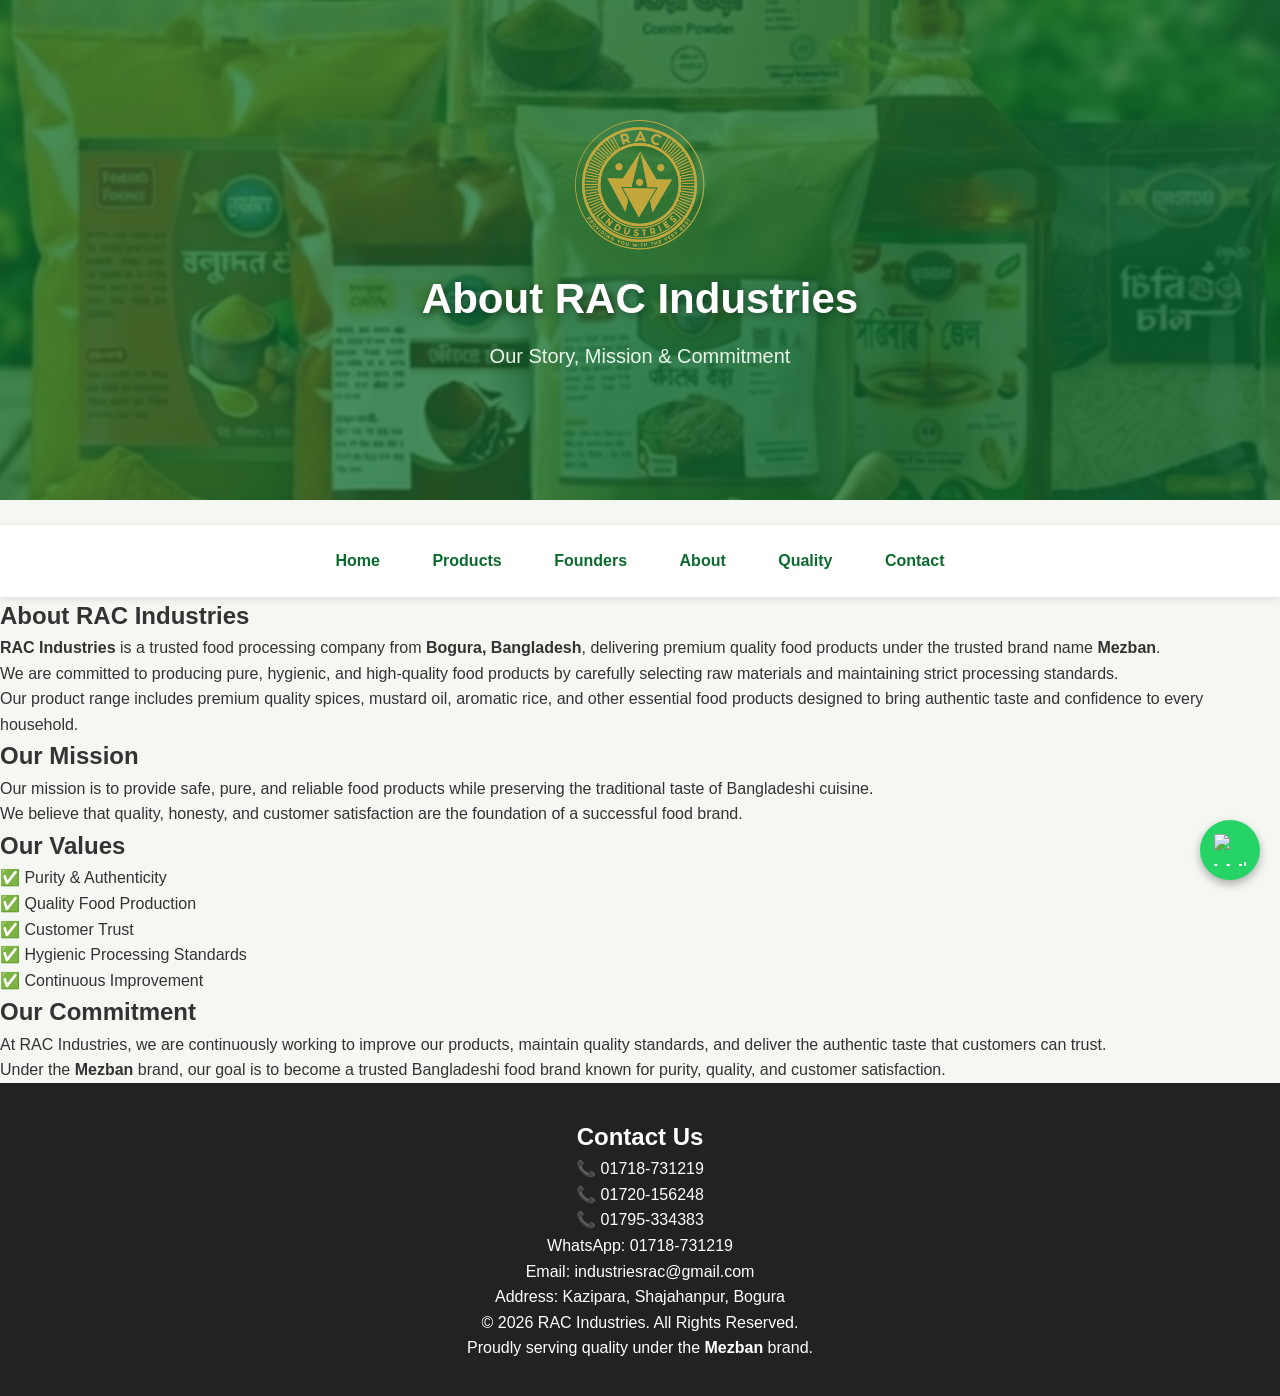
==== about.html @ 4cddd51c "Create about.html" ====
<!DOCTYPE html>
<html lang="en">

<head>

<meta charset="UTF-8">

<meta name="viewport" content="width=device-width, initial-scale=1.0">


<title>About RAC Industries | MEZBAN</title>


<meta name="description" content="Learn about RAC Industries, a trusted food processing company from Bogura, Bangladesh producing premium quality food products under MEZBAN brand.">


<link rel="icon" href="logo.png">


<link rel="stylesheet" href="style.css">


</head>



<body>




<header class="page-header">


<img src="logo.png" class="logo" alt="RAC Industries Logo">



<h1>
About RAC Industries
</h1>



<p class="subtitle">
Our Story, Mission & Commitment
</p>


</header>





<nav>


<a href="index.html">Home</a>

<a href="products.html">Products</a>

<a href="founders.html">Founders</a>

<a href="about.html">About</a>

<a href="quality.html">Quality</a>

<a href="contact.html">Contact</a>


</nav>







<section class="home-section">


<h2>
About RAC Industries
</h2>



<p>

<strong>RAC Industries</strong> is a trusted food processing company from
<strong>Bogura, Bangladesh</strong>, delivering premium quality food products
under the trusted brand name <strong>Mezban</strong>.

</p>



<p>

We are committed to producing pure, hygienic, and high-quality food products
by carefully selecting raw materials and maintaining strict processing standards.

</p>



<p>

Our product range includes premium quality spices, mustard oil, aromatic rice,
and other essential food products designed to bring authentic taste and
confidence to every household.

</p>



</section>





<section class="home-section">


<h2>
Our Mission
</h2>



<p>

Our mission is to provide safe, pure, and reliable food products while
preserving the traditional taste of Bangladeshi cuisine.

</p>



<p>

We believe that quality, honesty, and customer satisfaction are the foundation
of a successful food brand.

</p>



</section>

<section class="home-section">


<h2>
Our Values
</h2>


<ul class="why-list">


<li>✅ Purity & Authenticity</li>

<li>✅ Quality Food Production</li>

<li>✅ Customer Trust</li>

<li>✅ Hygienic Processing Standards</li>

<li>✅ Continuous Improvement</li>


</ul>


</section>





<section class="home-section">


<h2>
Our Commitment
</h2>


<p>

At RAC Industries, we are continuously working to improve our products,
maintain quality standards, and deliver the authentic taste that customers
can trust.

</p>


<p>

Under the <strong>Mezban</strong> brand, our goal is to become a trusted
Bangladeshi food brand known for purity, quality, and customer satisfaction.

</p>


</section>





<footer>


<h2>
Contact Us
</h2>


<p>
📞 01718-731219
</p>


<p>
📞 01720-156248
</p>


<p>
📞 01795-334383
</p>


<p>
WhatsApp: 01718-731219
</p>


<p>
Email: industriesrac@gmail.com
</p>


<p>
Address: Kazipara, Shajahanpur, Bogura
</p>


<p>
© 2026 RAC Industries. All Rights Reserved.
</p>


<p>
Proudly serving quality under the
<strong>Mezban</strong> brand.
</p>


</footer>





<a href="https://wa.me/8801718731219"
class="whatsapp"
target="_blank"
aria-label="Chat on WhatsApp">


<img src="https://upload.wikimedia.org/wikipedia/commons/6/6b/WhatsApp.svg"
alt="WhatsApp">


</a>




</body>

</html>
---- style.css ----
*{
  margin:0;
  padding:0;
  box-sizing:border-box;
}

body{
  font-family:Arial, sans-serif;
  background:#f4f7f2;
  color:#333;
  line-height:1.6;
}


/* =====================
   HERO SECTION
===================== */

header,
.hero{

  background:
  linear-gradient(
  rgba(11,107,47,.75),
  rgba(11,107,47,.75)
  ),
  url("hero.png") center/cover no-repeat;

  min-height:520px;

  display:flex;
  flex-direction:column;
  justify-content:center;
  align-items:center;

  text-align:center;
  color:white;

  padding:50px 20px;
}


.logo{

  width:130px;
  height:130px;

  object-fit:cover;

  border-radius:50%;

  margin-bottom:20px;

  display:block;
}



h1{

  font-size:42px;

  text-shadow:
  2px 2px 8px rgba(0,0,0,.4);

}



.subtitle{

  font-size:21px;

  color:#e8f5e9;

  margin:8px 0;

}



header h2{

  font-size:40px;

  color:#ffd54f;

  letter-spacing:4px;

  margin:15px 0;

}



.hero-text{

  max-width:700px;

  margin:20px auto;

  font-size:18px;

  line-height:1.8;

  color:#f5f5f5;

  text-shadow:
  1px 1px 6px rgba(0,0,0,.5);

}



/* =====================
 BUTTONS
===================== */


.hero-buttons{

  margin-top:25px;

}



.btn{

  display:inline-block;

  padding:12px 25px;

  margin:5px;

  border-radius:30px;

  background:#ffd54f;

  color:#0b6b2f;

  text-decoration:none;

  font-weight:bold;

  transition:.3s;

}



.btn:hover{

  transform:translateY(-3px);

}



.btn-outline{

  background:white;

  color:#0b6b2f;

}




/* =====================
 NAVIGATION
===================== */


nav{

  position:sticky;

  top:0;

  z-index:1000;

  background:white;

  text-align:center;

  padding:15px;

  box-shadow:
  0 2px 8px rgba(0,0,0,.1);

}



nav a{

  display:inline-block;

  color:#0b6b2f;

  text-decoration:none;

  font-weight:bold;

  margin:0 12px;

  padding:8px 12px;

  border-radius:20px;

  transition:.3s;

}



nav a:hover{

  background:#ffd54f;

}



/* =====================
 PRODUCTS
===================== */


.products{

  display:flex;

  flex-wrap:wrap;

  justify-content:center;

  gap:25px;

  padding:50px 20px;

}



.card{

  width:300px;

  background:white;

  border-radius:15px;

  overflow:hidden;

  box-shadow:
  0 5px 15px rgba(0,0,0,.12);

  transition:.3s;

}



.card:hover{

  transform:translateY(-8px);

  box-shadow:
  0 12px 25px rgba(0,0,0,.2);

}



.card img{

  width:100%;

  height:220px;

  object-fit:cover;

}



.card h2{

  padding:15px;

  color:#0b6b2f;

}



.card p{

  padding:0 15px;

  color:#555;

  font-size:15px;

  line-height:1.7;

}



/* Order Button */


.order-btn{

  display:inline-block;

  margin:15px;

  padding:10px 22px;

  background:#25D366;

  color:white;

  text-decoration:none;

  border-radius:25px;

  font-weight:bold;

  transition:.3s;

}



.order-btn:hover{

  background:#128C7E;

  transform:translateY(-3px);

}



/* =====================
 ABOUT / FOUNDERS / QUALITY
===================== */


#about,
#founders,
#why-us,
#quality{

  max-width:1000px;

  margin:40px auto;

  padding:40px;

  background:white;

  border-radius:15px;

  text-align:center;

  box-shadow:
  0 8px 20px rgba(0,0,0,.08);

}



#about h2,
#founders h2,
#why-us h2,
#quality h2{

  color:#0b6b2f;

  margin-bottom:20px;

}



#about p,
#founders p,
#quality p{

  color:#555;

  font-size:17px;

  line-height:1.8;

}



/* Founder Image */


.founders-image{

  width:100%;

  max-width:700px;

  border-radius:15px;

  margin-bottom:25px;

}



/* Why Us */


#why-us ul{

  list-style:none;

}



#why-us li{

  padding:10px;

  font-size:17px;

}




/* =====================
 FOOTER
===================== */


footer{

  background:#222;

  color:white;

  text-align:center;

  padding:35px 20px;

}




/* =====================
 WHATSAPP FLOAT
===================== */


.whatsapp{

  position:fixed;

  right:20px;

  bottom:20px;

  width:60px;

  height:60px;

  background:#25D366;

  border-radius:50%;

  display:flex;

  justify-content:center;

  align-items:center;

  box-shadow:
  0 4px 10px rgba(0,0,0,.3);

  z-index:9999;

}



.whatsapp img{

  width:32px;

  height:32px;

}




/* =====================
 MOBILE RESPONSIVE
===================== */


@media(max-width:768px){


header,
.hero{

  min-height:450px;

  padding:35px 15px;

}


h1{

  font-size:30px;

}


header h2{

  font-size:32px;

}


.hero-text{

  font-size:15px;

}


nav a{

  display:block;

  margin:8px 0;

}


.products{

  padding:25px 10px;

}


.card{

  width:95%;

}


#about,
#founders,
#why-us,
#quality{

  margin:20px 10px;

  padding:25px 15px;

}


footer{

  padding:25px 15px;

}


}
#about h2,
#why-us h2,
#quality h2 {
  color: #0b6b2f;
  margin-bottom: 20px;
}

#about p,
#quality p {
  line-height: 1.8;
  font-size: 17px;
  color: #555;
}

#why-us ul {
  list-style: none;
  padding: 0;
}

#why-us li {
  padding: 10px 0;
  font-size: 17px;
}
.whatsapp {
  position: fixed;
  bottom: 20px;
  right: 20px;
  width: 60px;
  height: 60px;
  background: #25D366;
  color: white;
  border-radius: 50%;
  display: flex;
  justify-content: center;
  align-items: center;
  font-size: 30px;
  text-decoration: none;
  box-shadow: 0 4px 10px rgba(0,0,0,.3);
  z-index: 9999;
}

.whatsapp:hover {
  transform: scale(1.1);
}
.whatsapp img{
  width:32px;
  height:32px;
}
.subtitle{
  color:#e8f5e9;
  font-size:20px;
  margin:8px 0;
}

header h2{
  font-size:38px;
  color:#ffd54f;
  letter-spacing:3px;
  margin:15px 0 10px;
}

.tagline{
  font-size:18px;
  color:#ffffff;
  font-style:italic;
}
.order-btn{
  display:inline-block;
  margin:15px 0 20px;
  padding:10px 22px;
  background:#0b6b2f;
  color:white;
  text-decoration:none;
  border-radius:25px;
  font-weight:bold;
  transition:.3s;
}

.order-btn:hover{
  background:#084d22;
}
nav{
  margin-top:25px;
  position:sticky;
  top:0;
  z-index:1000;
  padding:10px;
}

nav a{
  display:inline-block;
  color:#fff;
  text-decoration:none;
  margin:0 12px;
  font-weight:bold;
  padding:8px 12px;
  border-radius:20px;
  transition:.3s;
}

nav a:hover{
  background:#ffd54f;
  color:#0b6b2f;
}
@media (max-width:768px){

  header{
    padding:35px 15px;
  }

  header h1{
    font-size:28px;
  }

  header h2{
    font-size:30px;
  }

  .hero-text{
    font-size:15px;
    padding:0 10px;
  }

  nav a{
    display:block;
    margin:8px 0;
  }

  .products{
    padding:20px 10px;
  }

  .card{
    width:95%;
  }

  #about,
  #why-us,
  #quality{
    margin:20px 10px;
    padding:25px 15px;
  }

  footer{
    padding:25px 15px;
  }

}
.hero-text{
  max-width:600px;
  margin:20px auto;
  font-size:17px;
  line-height:1.7;
  color:#f1f1f1;
}
nav a{
  color:#0b6b2f !important;
  font-weight:bold;
}

nav{
  background:#ffffff !important;
  text-align:center;
  padding:15px;
}
nav {
  background: #ffffff !important;
  text-align: center;
  padding: 15px;
  box-shadow: 0 2px 8px rgba(0,0,0,0.1);
}

nav a {
  color: #0b6b2f !important;
}
.hero-text{
  max-width:600px;
  margin:20px auto;
  font-size:18px;
  line-height:1.8;
  color:#f5f5f5;
}

.hero-buttons{
  margin-top:25px;
}

.btn{
  display:inline-block;
  padding:12px 25px;
  margin:5px;
  border-radius:30px;
  background:#ffd54f;
  color:#0b6b2f;
  text-decoration:none;
  font-weight:bold;
  transition:.3s;
}

.btn:hover{
  transform:translateY(-3px);
}

.btn-outline{
  background:white;
  color:#0b6b2f;
}
.card p{
  padding:0 15px;
  color:#555;
  line-height:1.6;
  font-size:15px;
}

.order-btn{
  display:inline-block;
  margin:15px;
  padding:10px 20px;
  background:#25D366;
  color:white;
  text-decoration:none;
  border-radius:25px;
  font-weight:bold;
  transition:.3s;
}

.order-btn:hover{
  background:#128C7E;
  transform:translateY(-3px);
}
header{
  min-height: 500px;
  display: flex;
  flex-direction: column;
  justify-content: center;
}

h1{
  font-size: 42px;
  text-shadow: 2px 2px 8px rgba(0,0,0,.4);
}

.subtitle{
  font-size: 20px;
}

.hero-text{
  max-width: 700px;
  margin: 20px auto;
  text-shadow: 1px 1px 6px rgba(0,0,0,.5);
}
header{
  align-items: center;
}

.logo{
  display: block;
  margin: 0 auto 15px;
}
header .logo{
  display: block !important;
  margin: 0 auto 15px !important;
  float: none !important;
}

header{
  align-items: center !important;
}
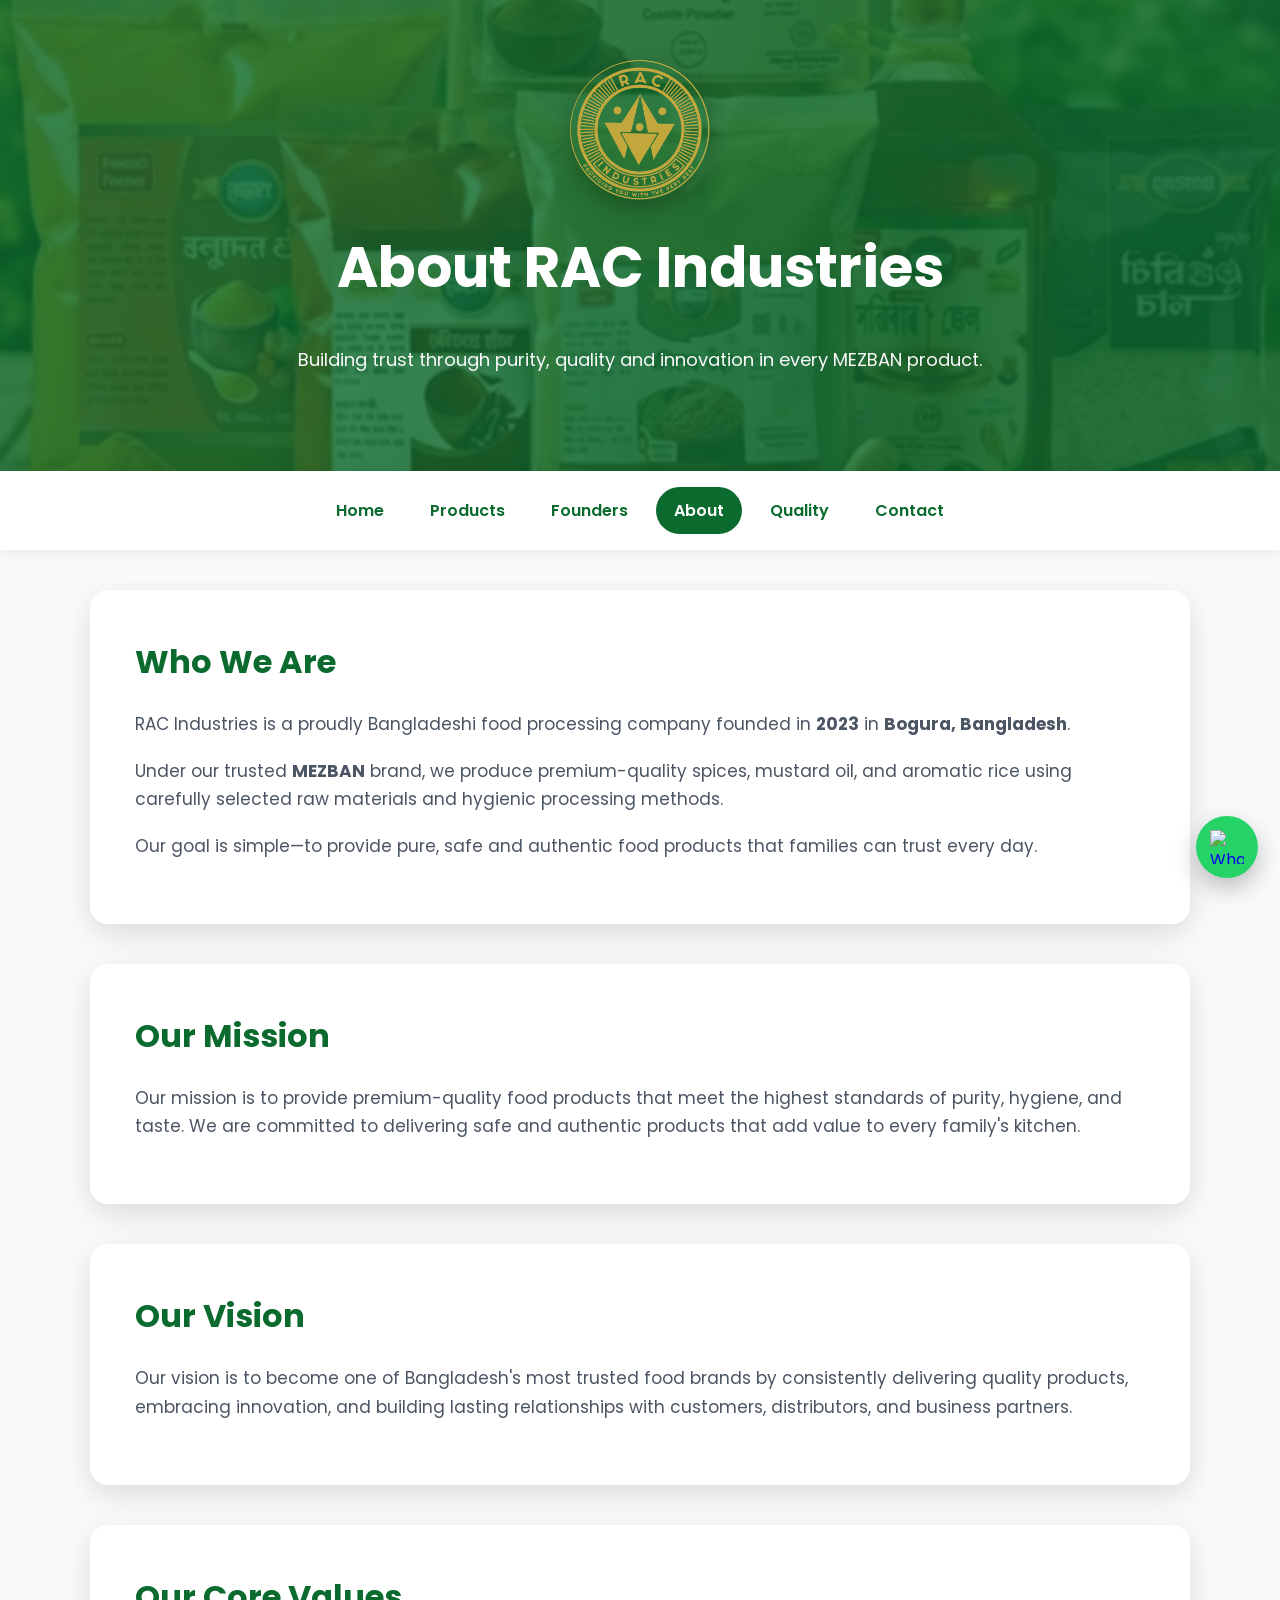
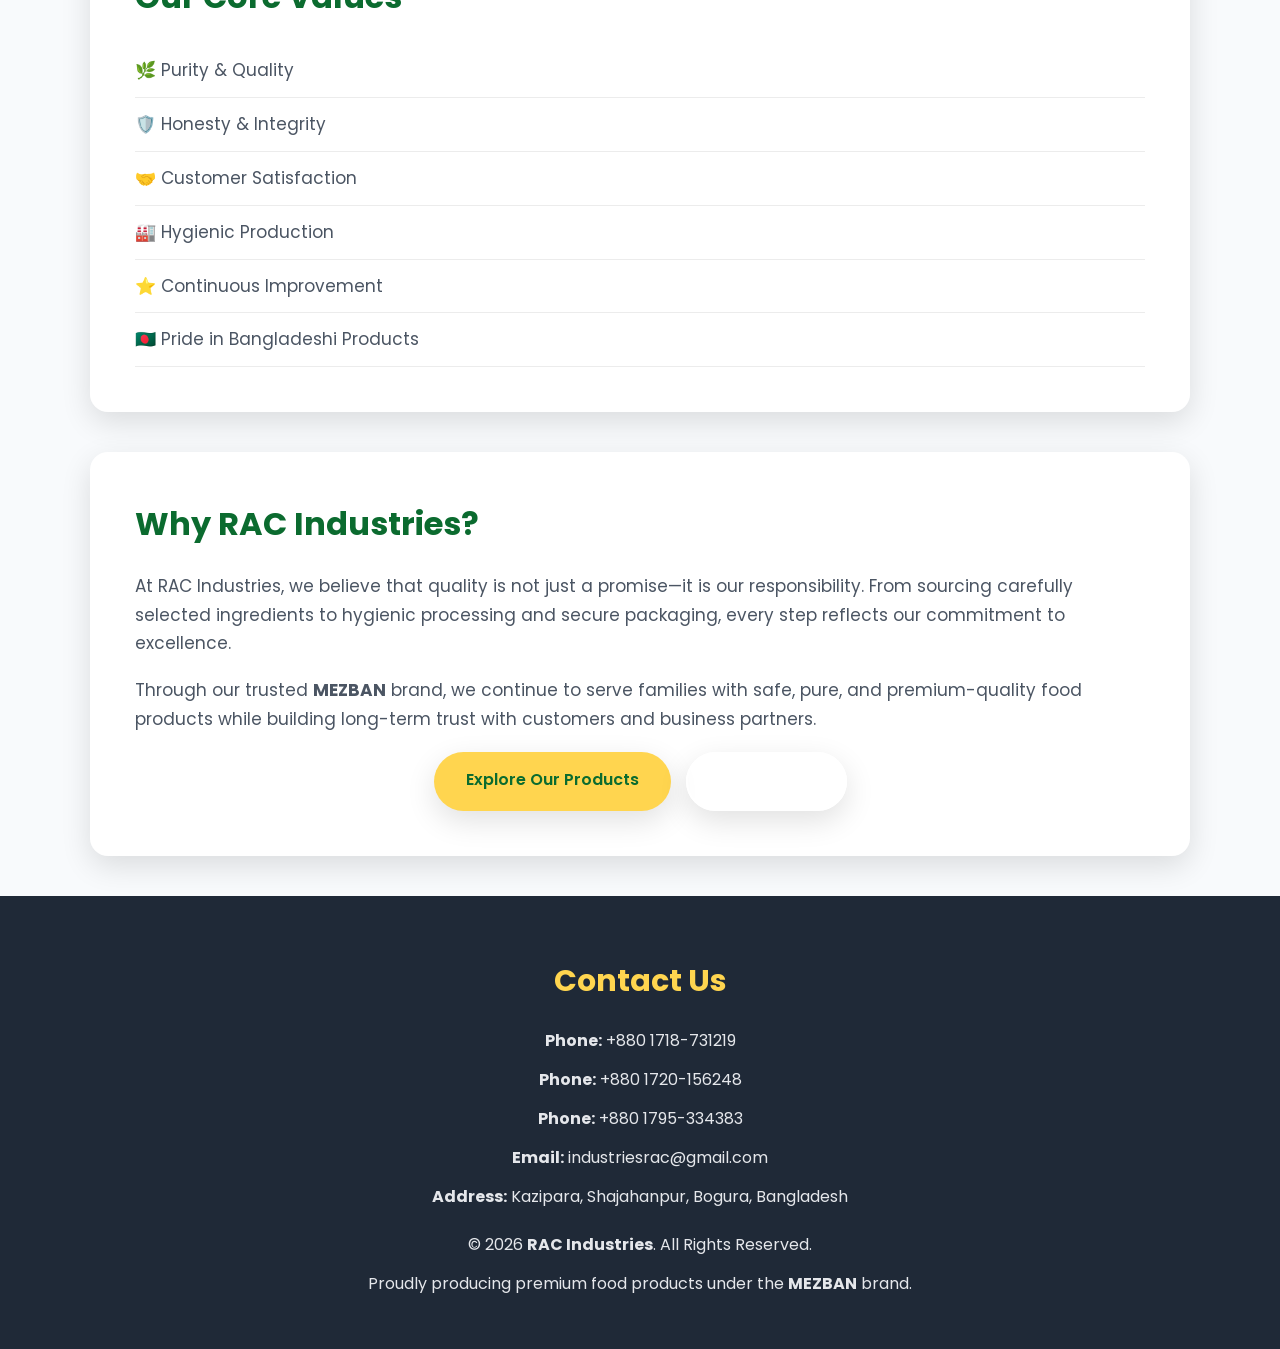
==== commit a4a35e30: "Update about.html" ====
--- a/about.html
+++ b/about.html
@@ -4,267 +4,186 @@
 <head>
 
 <meta charset="UTF-8">
-
 <meta name="viewport" content="width=device-width, initial-scale=1.0">
 
-
-<title>About RAC Industries | MEZBAN</title>
-
-
-<meta name="description" content="Learn about RAC Industries, a trusted food processing company from Bogura, Bangladesh producing premium quality food products under MEZBAN brand.">
-
+<title>About Us | RAC Industries</title>
+
+<meta name="description" content="Learn about RAC Industries, our journey, mission, vision and commitment to delivering premium quality food products under the MEZBAN brand.">
+
+<meta name="keywords" content="About RAC Industries, MEZBAN, Food Processing Company Bangladesh">
+
+<meta name="author" content="RAC Industries">
+
+<meta name="theme-color" content="#0b6b2f">
 
 <link rel="icon" href="logo.png">
 
-
 <link rel="stylesheet" href="style.css">
 
-
 </head>
 
-
-
 <body>
 
-
-
-
 <header class="page-header">
 
-
-<img src="logo.png" class="logo" alt="RAC Industries Logo">
-
-
-
-<h1>
-About RAC Industries
-</h1>
-
-
-
-<p class="subtitle">
-Our Story, Mission & Commitment
-</p>
-
+<img src="logo.png" alt="RAC Industries Logo" class="logo">
+
+<h1>About RAC Industries</h1>
+
+<p class="hero-text">
+
+Building trust through purity, quality and innovation in every MEZBAN product.
+
+</p>
 
 </header>
 
-
-
-
-
 <nav>
 
-
 <a href="index.html">Home</a>
-
 <a href="products.html">Products</a>
-
 <a href="founders.html">Founders</a>
-
-<a href="about.html">About</a>
-
+<a href="about.html" class="active">About</a>
 <a href="quality.html">Quality</a>
-
 <a href="contact.html">Contact</a>
 
-
 </nav>
 
-
-
-
-
-
-
-<section class="home-section">
-
-
-<h2>
-About RAC Industries
-</h2>
-
-
-
-<p>
-
-<strong>RAC Industries</strong> is a trusted food processing company from
-<strong>Bogura, Bangladesh</strong>, delivering premium quality food products
-under the trusted brand name <strong>Mezban</strong>.
-
-</p>
-
-
-
-<p>
-
-We are committed to producing pure, hygienic, and high-quality food products
-by carefully selecting raw materials and maintaining strict processing standards.
-
-</p>
-
-
-
-<p>
-
-Our product range includes premium quality spices, mustard oil, aromatic rice,
-and other essential food products designed to bring authentic taste and
-confidence to every household.
-
-</p>
-
-
-
-</section>
-
-
-
-
-
-<section class="home-section">
-
-
-<h2>
-Our Mission
-</h2>
-
-
-
-<p>
-
-Our mission is to provide safe, pure, and reliable food products while
-preserving the traditional taste of Bangladeshi cuisine.
-
-</p>
-
-
-
-<p>
-
-We believe that quality, honesty, and customer satisfaction are the foundation
-of a successful food brand.
-
-</p>
-
-
-
-</section>
-
-<section class="home-section">
-
-
-<h2>
-Our Values
-</h2>
-
+<section class="home-section">
+
+<h2>Who We Are</h2>
+
+<p>
+
+RAC Industries is a proudly Bangladeshi food processing company founded in
+<strong>2023</strong> in <strong>Bogura, Bangladesh</strong>.
+
+</p>
+
+<p>
+
+Under our trusted <strong>MEZBAN</strong> brand, we produce premium-quality spices,
+mustard oil, and aromatic rice using carefully selected raw materials and
+hygienic processing methods.
+
+</p>
+
+<p>
+
+Our goal is simple—to provide pure, safe and authentic food products that
+families can trust every day.
+
+</p>
+
+</section>
+<section class="home-section">
+
+<h2>Our Mission</h2>
+
+<p>
+
+Our mission is to provide premium-quality food products that meet the highest
+standards of purity, hygiene, and taste. We are committed to delivering safe
+and authentic products that add value to every family's kitchen.
+
+</p>
+
+</section>
+
+
+<section class="home-section">
+
+<h2>Our Vision</h2>
+
+<p>
+
+Our vision is to become one of Bangladesh's most trusted food brands by
+consistently delivering quality products, embracing innovation, and building
+lasting relationships with customers, distributors, and business partners.
+
+</p>
+
+</section>
+
+
+<section class="home-section">
+
+<h2>Our Core Values</h2>
 
 <ul class="why-list">
 
-
-<li>✅ Purity & Authenticity</li>
-
-<li>✅ Quality Food Production</li>
-
-<li>✅ Customer Trust</li>
-
-<li>✅ Hygienic Processing Standards</li>
-
-<li>✅ Continuous Improvement</li>
-
+<li>🌿 Purity & Quality</li>
+
+<li>🛡️ Honesty & Integrity</li>
+
+<li>🤝 Customer Satisfaction</li>
+
+<li>🏭 Hygienic Production</li>
+
+<li>⭐ Continuous Improvement</li>
+
+<li>🇧🇩 Pride in Bangladeshi Products</li>
 
 </ul>
 
-
-</section>
-
-
-
-
-
-<section class="home-section">
-
-
-<h2>
-Our Commitment
-</h2>
-
-
-<p>
-
-At RAC Industries, we are continuously working to improve our products,
-maintain quality standards, and deliver the authentic taste that customers
-can trust.
-
-</p>
-
-
-<p>
-
-Under the <strong>Mezban</strong> brand, our goal is to become a trusted
-Bangladeshi food brand known for purity, quality, and customer satisfaction.
-
-</p>
-
-
-</section>
-
-
-
+</section>
+<section class="home-section">
+
+<h2>Why RAC Industries?</h2>
+
+<p>
+
+At RAC Industries, we believe that quality is not just a promise—it is our responsibility.
+From sourcing carefully selected ingredients to hygienic processing and secure packaging,
+every step reflects our commitment to excellence.
+
+</p>
+
+<p>
+
+Through our trusted <strong>MEZBAN</strong> brand, we continue to serve families with
+safe, pure, and premium-quality food products while building long-term trust with
+customers and business partners.
+
+</p>
+
+<div class="hero-buttons">
+
+<a href="products.html" class="btn">
+Explore Our Products
+</a>
+
+<a href="contact.html" class="btn btn-outline">
+Contact Us
+</a>
+
+</div>
+
+</section>
 
 
 <footer>
 
-
-<h2>
-Contact Us
-</h2>
-
-
-<p>
-📞 01718-731219
-</p>
-
-
-<p>
-📞 01720-156248
-</p>
-
-
-<p>
-📞 01795-334383
-</p>
-
-
-<p>
-WhatsApp: 01718-731219
-</p>
-
-
-<p>
-Email: industriesrac@gmail.com
-</p>
-
-
-<p>
-Address: Kazipara, Shajahanpur, Bogura
-</p>
-
-
-<p>
-© 2026 RAC Industries. All Rights Reserved.
-</p>
-
-
-<p>
-Proudly serving quality under the
-<strong>Mezban</strong> brand.
-</p>
-
+<h2>Contact Us</h2>
+
+<p><strong>Phone:</strong> +880 1718-731219</p>
+<p><strong>Phone:</strong> +880 1720-156248</p>
+<p><strong>Phone:</strong> +880 1795-334383</p>
+
+<p><strong>Email:</strong> industriesrac@gmail.com</p>
+
+<p><strong>Address:</strong> Kazipara, Shajahanpur, Bogura, Bangladesh</p>
+
+<p style="margin-top:20px;">
+© 2026 <strong>RAC Industries</strong>. All Rights Reserved.
+</p>
+
+<p>
+Proudly producing premium food products under the
+<strong>MEZBAN</strong> brand.
+</p>
 
 </footer>
-
-
-
 
 
 <a href="https://wa.me/8801718731219"
@@ -272,16 +191,10 @@
 target="_blank"
 aria-label="Chat on WhatsApp">
 
-
 <img src="https://upload.wikimedia.org/wikipedia/commons/6/6b/WhatsApp.svg"
 alt="WhatsApp">
 
-
 </a>
 
-
-
-
 </body>
-
 </html>
--- a/style.css
+++ b/style.css
@@ -1,862 +1,517 @@
+/* =========================
+   RAC Industries v2.0
+   Part 1 - Global Styles
+========================= */
+
+@import url('https://fonts.googleapis.com/css2?family=Poppins:wght@300;400;500;600;700;800&display=swap');
+
+:root{
+  --primary:#0b6b2f;
+  --secondary:#ffd54f;
+  --accent:#25D366;
+  --dark:#1f2937;
+  --light:#f8fafc;
+  --white:#ffffff;
+  --text:#4b5563;
+  --shadow:0 10px 30px rgba(0,0,0,.12);
+  --radius:18px;
+  --transition:.35s ease;
+}
+
 *{
   margin:0;
   padding:0;
   box-sizing:border-box;
 }
 
+html{
+  scroll-behavior:smooth;
+}
+
 body{
-  font-family:Arial, sans-serif;
-  background:#f4f7f2;
-  color:#333;
-  line-height:1.6;
-}
-
-
-/* =====================
-   HERO SECTION
-===================== */
-
-header,
-.hero{
-
+  font-family:'Poppins',sans-serif;
+  background:var(--light);
+  color:var(--text);
+  line-height:1.7;
+}
+
+img{
+  max-width:100%;
+  display:block;
+}
+
+a{
+  text-decoration:none;
+}
+
+section{
+  padding:80px 20px;
+}
+
+.container{
+  width:min(1200px,92%);
+  margin:auto;
+}
+
+/* =========================
+   HEADER
+========================= */
+
+header{
+  min-height:100vh;
   background:
-  linear-gradient(
-  rgba(11,107,47,.75),
-  rgba(11,107,47,.75)
-  ),
+  linear-gradient(rgba(11,107,47,.72),rgba(11,107,47,.72)),
   url("hero.png") center/cover no-repeat;
-
-  min-height:520px;
 
   display:flex;
   flex-direction:column;
   justify-content:center;
   align-items:center;
-
   text-align:center;
-  color:white;
-
-  padding:50px 20px;
-}
-
+  color:#fff;
+  padding:40px 20px;
+}
 
 .logo{
-
-  width:130px;
-  height:130px;
-
+  width:140px;
+  border-radius:50%;
+  margin-bottom:20px;
+  box-shadow:0 8px 25px rgba(0,0,0,.25);
+}
+
+header h1{
+  font-size:56px;
+  font-weight:700;
+  margin-bottom:10px;
+}
+
+.subtitle{
+  font-size:20px;
+  color:#f5f5f5;
+}
+
+header h2{
+  color:var(--secondary);
+  font-size:42px;
+  letter-spacing:4px;
+  margin:18px 0;
+}
+
+.hero-text{
+  max-width:760px;
+  font-size:18px;
+  margin:20px auto 35px;
+  color:#f8f8f8;
+}
+
+/* =========================
+   BUTTONS
+========================= */
+
+.hero-buttons{
+  display:flex;
+  gap:15px;
+  flex-wrap:wrap;
+  justify-content:center;
+}
+
+.btn{
+  display:inline-block;
+  padding:14px 32px;
+  border-radius:50px;
+  background:var(--secondary);
+  color:var(--primary);
+  font-weight:600;
+  transition:var(--transition);
+  box-shadow:var(--shadow);
+}
+
+.btn:hover{
+  transform:translateY(-4px);
+}
+
+.btn-outline{
+  background:transparent;
+  border:2px solid #fff;
+  color:#fff;
+}
+
+.btn-outline:hover{
+  background:#fff;
+  color:var(--primary);
+}
+/* =========================
+   NAVIGATION
+========================= */
+
+nav{
+  position:sticky;
+  top:0;
+  z-index:999;
+  background:#ffffff;
+  display:flex;
+  justify-content:center;
+  align-items:center;
+  flex-wrap:wrap;
+  gap:10px;
+  padding:16px 20px;
+  box-shadow:0 2px 15px rgba(0,0,0,.08);
+}
+
+nav a{
+  color:var(--primary);
+  font-weight:600;
+  padding:10px 18px;
+  border-radius:30px;
+  transition:var(--transition);
+}
+
+nav a:hover,
+nav a.active{
+  background:var(--primary);
+  color:#fff;
+}
+
+
+/* =========================
+   PAGE HEADER
+========================= */
+
+.page-header{
+  min-height:320px;
+  background:
+  linear-gradient(rgba(11,107,47,.82),rgba(11,107,47,.82)),
+  url("hero.png") center/cover no-repeat;
+
+  display:flex;
+  flex-direction:column;
+  justify-content:center;
+  align-items:center;
+  text-align:center;
+  color:#fff;
+  padding:60px 20px;
+}
+
+
+/* =========================
+   CONTENT SECTIONS
+========================= */
+
+.home-section{
+  max-width:1100px;
+  margin:40px auto;
+  background:#fff;
+  padding:45px;
+  border-radius:var(--radius);
+  box-shadow:var(--shadow);
+}
+
+.home-section h2{
+  color:var(--primary);
+  font-size:32px;
+  margin-bottom:20px;
+}
+
+.home-section p{
+  margin-bottom:18px;
+  font-size:17px;
+}
+
+
+/* =========================
+   FEATURE LIST
+========================= */
+
+.why-list{
+  list-style:none;
+  margin-top:20px;
+}
+
+.why-list li{
+  padding:12px 0;
+  font-size:17px;
+  border-bottom:1px solid #ececec;
+}
+
+
+/* =========================
+   PRODUCT SECTION
+========================= */
+
+.products{
+  max-width:1250px;
+  margin:auto;
+  display:grid;
+  grid-template-columns:repeat(auto-fit,minmax(280px,1fr));
+  gap:30px;
+  padding:70px 20px;
+}
+
+
+/* =========================
+   PRODUCT CARD
+========================= */
+
+.card{
+  background:#fff;
+  border-radius:20px;
+  overflow:hidden;
+  box-shadow:var(--shadow);
+  transition:var(--transition);
+}
+
+.card:hover{
+  transform:translateY(-10px);
+}
+
+.card img{
+  width:100%;
+  height:260px;
   object-fit:cover;
-
-  border-radius:50%;
-
-  margin-bottom:20px;
-
-  display:block;
-}
-
-
-
-h1{
-
-  font-size:42px;
-
-  text-shadow:
-  2px 2px 8px rgba(0,0,0,.4);
-
-}
-
-
-
-.subtitle{
-
-  font-size:21px;
-
-  color:#e8f5e9;
-
-  margin:8px 0;
-
-}
-
-
-
-header h2{
-
-  font-size:40px;
-
-  color:#ffd54f;
-
-  letter-spacing:4px;
-
-  margin:15px 0;
-
-}
-
-
-
-.hero-text{
-
-  max-width:700px;
-
-  margin:20px auto;
-
-  font-size:18px;
-
-  line-height:1.8;
-
-  color:#f5f5f5;
-
-  text-shadow:
-  1px 1px 6px rgba(0,0,0,.5);
-
-}
-
-
-
-/* =====================
- BUTTONS
-===================== */
-
-
-.hero-buttons{
-
-  margin-top:25px;
-
-}
-
-
-
-.btn{
-
-  display:inline-block;
-
-  padding:12px 25px;
-
-  margin:5px;
-
-  border-radius:30px;
-
-  background:#ffd54f;
-
-  color:#0b6b2f;
-
-  text-decoration:none;
-
-  font-weight:bold;
-
-  transition:.3s;
-
-}
-
-
-
-.btn:hover{
-
-  transform:translateY(-3px);
-
-}
-
-
-
-.btn-outline{
-
-  background:white;
-
-  color:#0b6b2f;
-
-}
-
-
-
-
-/* =====================
- NAVIGATION
-===================== */
-
-
-nav{
-
-  position:sticky;
-
-  top:0;
-
-  z-index:1000;
-
-  background:white;
-
-  text-align:center;
-
-  padding:15px;
-
-  box-shadow:
-  0 2px 8px rgba(0,0,0,.1);
-
-}
-
-
-
-nav a{
-
-  display:inline-block;
-
-  color:#0b6b2f;
-
-  text-decoration:none;
-
-  font-weight:bold;
-
-  margin:0 12px;
-
-  padding:8px 12px;
-
-  border-radius:20px;
-
-  transition:.3s;
-
-}
-
-
-
-nav a:hover{
-
-  background:#ffd54f;
-
-}
-
-
-
-/* =====================
- PRODUCTS
-===================== */
-
-
-.products{
-
-  display:flex;
-
-  flex-wrap:wrap;
-
-  justify-content:center;
-
-  gap:25px;
-
-  padding:50px 20px;
-
-}
-
-
-
-.card{
-
-  width:300px;
-
-  background:white;
-
-  border-radius:15px;
-
-  overflow:hidden;
-
-  box-shadow:
-  0 5px 15px rgba(0,0,0,.12);
-
-  transition:.3s;
-
-}
-
-
-
-.card:hover{
-
-  transform:translateY(-8px);
-
-  box-shadow:
-  0 12px 25px rgba(0,0,0,.2);
-
-}
-
-
-
-.card img{
-
-  width:100%;
-
-  height:220px;
-
-  object-fit:cover;
-
-}
-
-
+}
 
 .card h2{
-
-  padding:15px;
-
-  color:#0b6b2f;
-
-}
-
-
+  color:var(--primary);
+  padding:20px 20px 10px;
+  font-size:24px;
+}
 
 .card p{
-
-  padding:0 15px;
-
-  color:#555;
-
-  font-size:15px;
-
-  line-height:1.7;
-
-}
-
-
-
-/* Order Button */
-
-
-.order-btn{
-
-  display:inline-block;
-
-  margin:15px;
-
-  padding:10px 22px;
-
-  background:#25D366;
-
-  color:white;
-
-  text-decoration:none;
-
-  border-radius:25px;
-
-  font-weight:bold;
-
-  transition:.3s;
-
-}
-
-
-
-.order-btn:hover{
-
-  background:#128C7E;
-
-  transform:translateY(-3px);
-
-}
-
-
-
-/* =====================
- ABOUT / FOUNDERS / QUALITY
-===================== */
-
-
-#about,
-#founders,
-#why-us,
-#quality{
-
-  max-width:1000px;
-
-  margin:40px auto;
-
-  padding:40px;
-
-  background:white;
-
-  border-radius:15px;
-
-  text-align:center;
-
-  box-shadow:
-  0 8px 20px rgba(0,0,0,.08);
-
-}
-
-
-
-#about h2,
-#founders h2,
-#why-us h2,
-#quality h2{
-
-  color:#0b6b2f;
-
-  margin-bottom:20px;
-
-}
-
-
-
-#about p,
-#founders p,
-#quality p{
-
-  color:#555;
-
-  font-size:17px;
-
-  line-height:1.8;
-
-}
-
-
-
-/* Founder Image */
-
-
-.founders-image{
-
-  width:100%;
-
-  max-width:700px;
-
-  border-radius:15px;
-
-  margin-bottom:25px;
-
-}
-
-
-
-/* Why Us */
-
-
-#why-us ul{
-
-  list-style:none;
-
-}
-
-
-
-#why-us li{
-
-  padding:10px;
-
-  font-size:17px;
-
-}
-
-
-
-
-/* =====================
- FOOTER
-===================== */
-
-
-footer{
-
-  background:#222;
-
-  color:white;
-
-  text-align:center;
-
-  padding:35px 20px;
-
-}
-
-
-
-
-/* =====================
- WHATSAPP FLOAT
-===================== */
-
-
-.whatsapp{
-
-  position:fixed;
-
-  right:20px;
-
-  bottom:20px;
-
-  width:60px;
-
-  height:60px;
-
-  background:#25D366;
-
-  border-radius:50%;
-
-  display:flex;
-
-  justify-content:center;
-
-  align-items:center;
-
-  box-shadow:
-  0 4px 10px rgba(0,0,0,.3);
-
-  z-index:9999;
-
-}
-
-
-
-.whatsapp img{
-
-  width:32px;
-
-  height:32px;
-
-}
-
-
-
-
-/* =====================
- MOBILE RESPONSIVE
-===================== */
-
-
-@media(max-width:768px){
-
-
-header,
-.hero{
-
-  min-height:450px;
-
-  padding:35px 15px;
-
-}
-
-
-h1{
-
-  font-size:30px;
-
-}
-
-
-header h2{
-
-  font-size:32px;
-
-}
-
-
-.hero-text{
-
-  font-size:15px;
-
-}
-
-
-nav a{
-
-  display:block;
-
-  margin:8px 0;
-
-}
-
-
-.products{
-
-  padding:25px 10px;
-
-}
-
-
-.card{
-
-  width:95%;
-
-}
-
-
-#about,
-#founders,
-#why-us,
-#quality{
-
-  margin:20px 10px;
-
-  padding:25px 15px;
-
-}
-
-
-footer{
-
-  padding:25px 15px;
-
-}
-
-
-}
-#about h2,
-#why-us h2,
-#quality h2 {
-  color: #0b6b2f;
-  margin-bottom: 20px;
-}
-
-#about p,
-#quality p {
-  line-height: 1.8;
-  font-size: 17px;
-  color: #555;
-}
-
-#why-us ul {
-  list-style: none;
-  padding: 0;
-}
-
-#why-us li {
-  padding: 10px 0;
-  font-size: 17px;
-}
-.whatsapp {
-  position: fixed;
-  bottom: 20px;
-  right: 20px;
-  width: 60px;
-  height: 60px;
-  background: #25D366;
-  color: white;
-  border-radius: 50%;
-  display: flex;
-  justify-content: center;
-  align-items: center;
-  font-size: 30px;
-  text-decoration: none;
-  box-shadow: 0 4px 10px rgba(0,0,0,.3);
-  z-index: 9999;
-}
-
-.whatsapp:hover {
-  transform: scale(1.1);
-}
-.whatsapp img{
-  width:32px;
-  height:32px;
-}
-.subtitle{
-  color:#e8f5e9;
-  font-size:20px;
-  margin:8px 0;
-}
-
-header h2{
-  font-size:38px;
-  color:#ffd54f;
-  letter-spacing:3px;
-  margin:15px 0 10px;
-}
-
-.tagline{
-  font-size:18px;
-  color:#ffffff;
-  font-style:italic;
-}
+  padding:0 20px;
+  color:#666;
+}
+
 .order-btn{
   display:inline-block;
-  margin:15px 0 20px;
-  padding:10px 22px;
-  background:#0b6b2f;
-  color:white;
-  text-decoration:none;
-  border-radius:25px;
-  font-weight:bold;
-  transition:.3s;
-}
-
-.order-btn:hover{
-  background:#084d22;
-}
-nav{
-  margin-top:25px;
-  position:sticky;
-  top:0;
-  z-index:1000;
-  padding:10px;
-}
-
-nav a{
-  display:inline-block;
+  margin:20px;
+  padding:12px 26px;
+  background:var(--accent);
   color:#fff;
-  text-decoration:none;
-  margin:0 12px;
-  font-weight:bold;
-  padding:8px 12px;
-  border-radius:20px;
-  transition:.3s;
-}
-
-nav a:hover{
-  background:#ffd54f;
-  color:#0b6b2f;
-}
-@media (max-width:768px){
-
-  header{
-    padding:35px 15px;
-  }
-
-  header h1{
-    font-size:28px;
-  }
-
-  header h2{
-    font-size:30px;
-  }
-
-  .hero-text{
-    font-size:15px;
-    padding:0 10px;
-  }
-
-  nav a{
-    display:block;
-    margin:8px 0;
-  }
-
-  .products{
-    padding:20px 10px;
-  }
-
-  .card{
-    width:95%;
-  }
-
-  #about,
-  #why-us,
-  #quality{
-    margin:20px 10px;
-    padding:25px 15px;
-  }
-
-  footer{
-    padding:25px 15px;
-  }
-
-}
-.hero-text{
-  max-width:600px;
-  margin:20px auto;
-  font-size:17px;
-  line-height:1.7;
-  color:#f1f1f1;
-}
-nav a{
-  color:#0b6b2f !important;
-  font-weight:bold;
-}
-
-nav{
-  background:#ffffff !important;
-  text-align:center;
-  padding:15px;
-}
-nav {
-  background: #ffffff !important;
-  text-align: center;
-  padding: 15px;
-  box-shadow: 0 2px 8px rgba(0,0,0,0.1);
-}
-
-nav a {
-  color: #0b6b2f !important;
-}
-.hero-text{
-  max-width:600px;
-  margin:20px auto;
-  font-size:18px;
-  line-height:1.8;
-  color:#f5f5f5;
-}
-
-.hero-buttons{
-  margin-top:25px;
-}
-
-.btn{
-  display:inline-block;
-  padding:12px 25px;
-  margin:5px;
   border-radius:30px;
-  background:#ffd54f;
-  color:#0b6b2f;
-  text-decoration:none;
-  font-weight:bold;
-  transition:.3s;
-}
-
-.btn:hover{
-  transform:translateY(-3px);
-}
-
-.btn-outline{
-  background:white;
-  color:#0b6b2f;
-}
-.card p{
-  padding:0 15px;
-  color:#555;
-  line-height:1.6;
-  font-size:15px;
-}
-
-.order-btn{
-  display:inline-block;
-  margin:15px;
-  padding:10px 20px;
-  background:#25D366;
-  color:white;
-  text-decoration:none;
-  border-radius:25px;
-  font-weight:bold;
-  transition:.3s;
+  font-weight:600;
+  transition:var(--transition);
 }
 
 .order-btn:hover{
   background:#128C7E;
   transform:translateY(-3px);
 }
-header{
-  min-height: 500px;
-  display: flex;
-  flex-direction: column;
-  justify-content: center;
-}
-
-h1{
-  font-size: 42px;
-  text-shadow: 2px 2px 8px rgba(0,0,0,.4);
-}
-
-.subtitle{
-  font-size: 20px;
-}
-
-.hero-text{
-  max-width: 700px;
-  margin: 20px auto;
-  text-shadow: 1px 1px 6px rgba(0,0,0,.5);
-}
-header{
-  align-items: center;
-}
-
-.logo{
-  display: block;
-  margin: 0 auto 15px;
-}
-header .logo{
-  display: block !important;
-  margin: 0 auto 15px !important;
-  float: none !important;
-}
-
-header{
-  align-items: center !important;
-}
+
+
+/* =========================
+   FOUNDERS IMAGE
+========================= */
+
+.founders-image{
+  display:block;
+  width:100%;
+  max-width:700px;
+  margin:30px auto;
+  border-radius:20px;
+  box-shadow:var(--shadow);
+}
+
+
+/* =========================
+   CERTIFICATE IMAGE
+========================= */
+
+.certificate-image{
+  display:block;
+  width:100%;
+  max-width:700px;
+  margin:30px auto;
+  border-radius:16px;
+  box-shadow:var(--shadow);
+}
+/* =========================
+   FOOTER
+========================= */
+
+footer{
+  background:var(--dark);
+  color:#fff;
+  text-align:center;
+  padding:60px 20px 40px;
+}
+
+footer h2{
+  color:var(--secondary);
+  margin-bottom:20px;
+  font-size:30px;
+}
+
+footer p{
+  margin:10px 0;
+  color:#e5e7eb;
+  line-height:1.8;
+}
+
+footer a{
+  color:var(--secondary);
+}
+
+
+/* =========================
+   FLOATING WHATSAPP
+========================= */
+
+.whatsapp{
+  position:fixed;
+  right:22px;
+  bottom:22px;
+  width:62px;
+  height:62px;
+  border-radius:50%;
+  background:var(--accent);
+  display:flex;
+  justify-content:center;
+  align-items:center;
+  box-shadow:0 10px 25px rgba(0,0,0,.25);
+  z-index:9999;
+  transition:var(--transition);
+}
+
+.whatsapp:hover{
+  transform:scale(1.12);
+}
+
+.whatsapp img{
+  width:34px;
+  height:34px;
+}
+
+
+/* =========================
+   SIMPLE ANIMATIONS
+========================= */
+
+.card,
+.home-section,
+.logo,
+.btn{
+  animation:fadeUp .8s ease both;
+}
+
+@keyframes fadeUp{
+
+  from{
+    opacity:0;
+    transform:translateY(30px);
+  }
+
+  to{
+    opacity:1;
+    transform:translateY(0);
+  }
+
+}
+
+
+/* =========================
+   SCROLLBAR
+========================= */
+
+::-webkit-scrollbar{
+  width:10px;
+}
+
+::-webkit-scrollbar-thumb{
+  background:var(--primary);
+  border-radius:20px;
+}
+
+::-webkit-scrollbar-track{
+  background:#edf2f7;
+}
+
+
+/* =========================
+   MOBILE RESPONSIVE
+========================= */
+
+@media(max-width:768px){
+
+  header{
+    min-height:85vh;
+    padding:30px 18px;
+  }
+
+  header h1{
+    font-size:36px;
+  }
+
+  header h2{
+    font-size:28px;
+    letter-spacing:2px;
+  }
+
+  .subtitle{
+    font-size:17px;
+  }
+
+  .hero-text{
+    font-size:16px;
+  }
+
+  nav{
+    gap:6px;
+    padding:12px;
+  }
+
+  nav a{
+    font-size:15px;
+    padding:8px 14px;
+  }
+
+  .products{
+    grid-template-columns:1fr;
+    padding:40px 15px;
+  }
+
+  .home-section{
+    margin:20px 12px;
+    padding:28px 20px;
+  }
+
+  .home-section h2{
+    font-size:26px;
+  }
+
+  .card img{
+    height:220px;
+  }
+
+  .hero-buttons{
+    flex-direction:column;
+    width:100%;
+  }
+
+  .btn{
+    width:100%;
+    text-align:center;
+  }
+
+  footer{
+    padding:40px 20px;
+  }
+
+}
+
+
+/* =========================
+   LARGE SCREEN
+========================= */
+
+@media(min-width:1400px){
+
+  .container{
+    max-width:1320px;
+  }
+
+}
+
+
+/* =========================
+   END OF FILE
+========================= */
